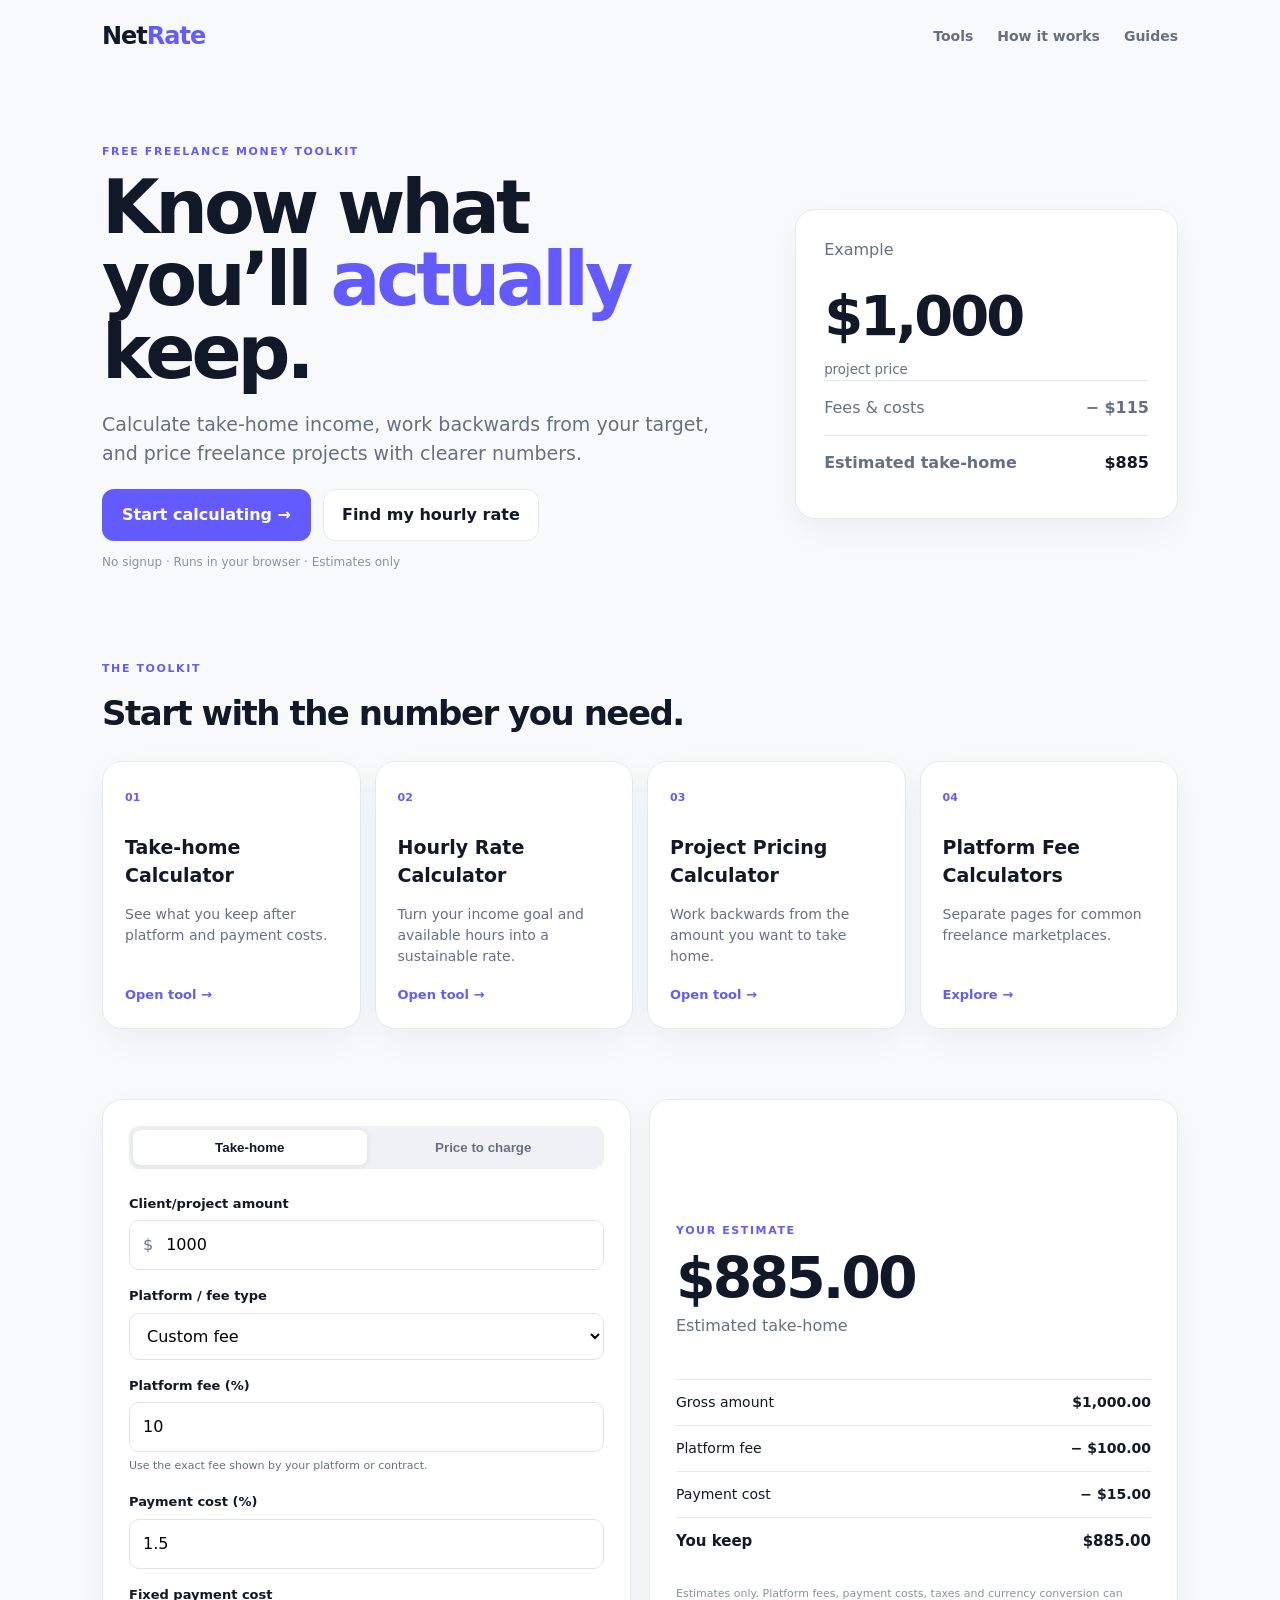
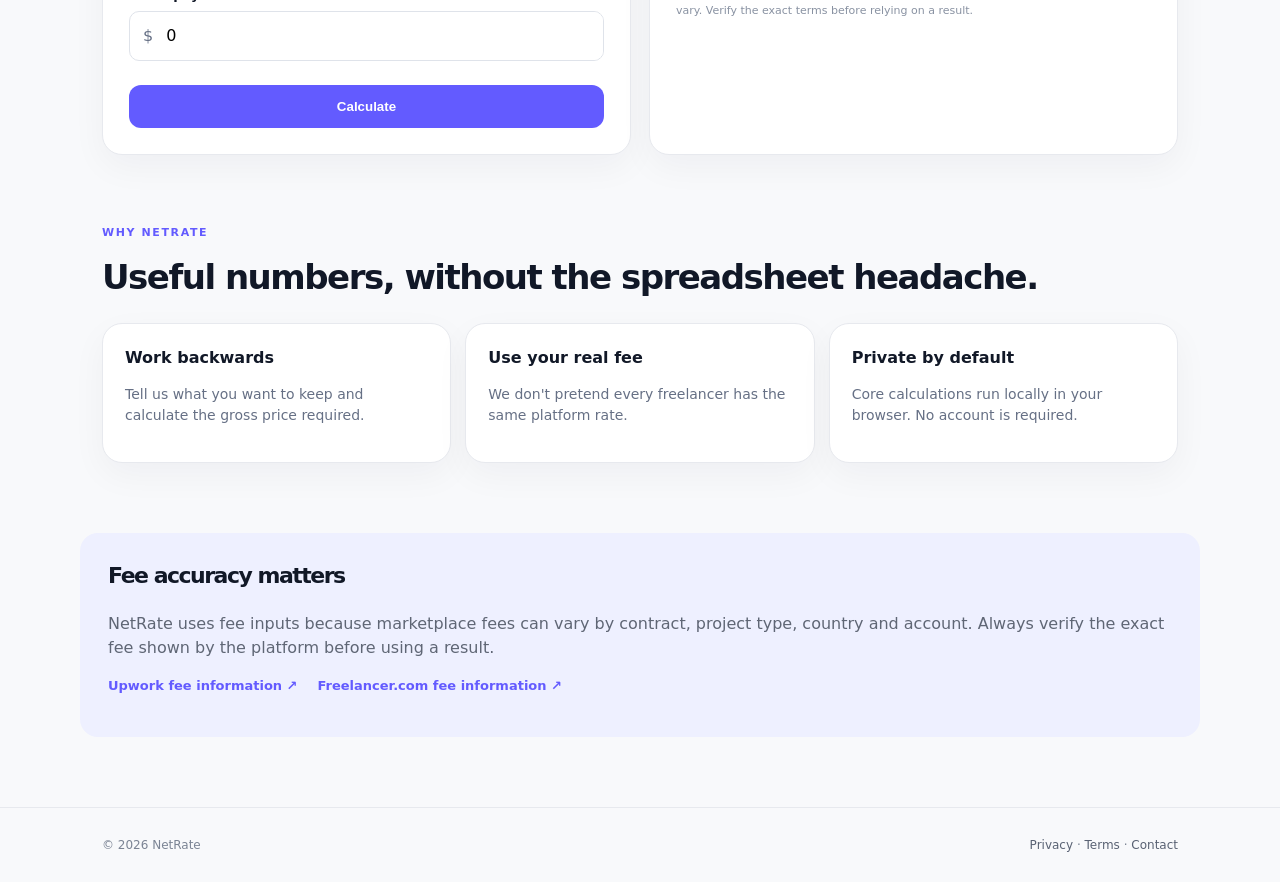
==== index.html @ 7442c416 "netrate Netrate" ====
<!doctype html>
<html lang="en"><head>
<meta charset="utf-8"><meta name="viewport" content="width=device-width,initial-scale=1">
<meta name="description" content="NetRate helps freelancers calculate take-home income, hourly rates, and project prices after platform and payment fees.">
<meta name="robots" content="index,follow"><link rel="canonical" href="https://netrate.co/">
<meta property="og:title" content="NetRate — Know What You Keep"><meta property="og:description" content="Free freelance pricing and take-home calculators.">
<title>NetRate — Know What You Keep</title><link rel="stylesheet" href="styles.css">
</head><body>
<header><div class="wrap nav"><a class="brand" href="index.html">Net<span>Rate</span></a><nav><a href="#tools">Tools</a><a href="#how">How it works</a><a href="guides.html">Guides</a></nav></div></header>
<main>
<section class="hero wrap"><div><p class="eyebrow">FREE FREELANCE MONEY TOOLKIT</p><h1>Know what you’ll <em>actually</em> keep.</h1><p class="sub">Calculate take-home income, work backwards from your target, and price freelance projects with clearer numbers.</p><div class="actions"><a class="cta" href="#tools">Start calculating →</a><a class="secondary" href="hourly-rate-calculator.html">Find my hourly rate</a></div><p class="trust">No signup · Runs in your browser · Estimates only</p></div><div class="hero-card"><span>Example</span><strong>$1,000</strong><small>project price</small><div class="mini-line"><span>Fees & costs</span><b>− $115</b></div><div class="mini-line total"><span>Estimated take-home</span><b>$885</b></div></div></section>
<section id="tools" class="wrap"><div class="section-head"><div><p class="eyebrow">THE TOOLKIT</p><h2>Start with the number you need.</h2></div></div><div class="tool-grid">
<a class="tool" href="#calculator"><span>01</span><h3>Take-home Calculator</h3><p>See what you keep after platform and payment costs.</p><b>Open tool →</b></a>
<a class="tool" href="hourly-rate-calculator.html"><span>02</span><h3>Hourly Rate Calculator</h3><p>Turn your income goal and available hours into a sustainable rate.</p><b>Open tool →</b></a>
<a class="tool" href="project-pricing-calculator.html"><span>03</span><h3>Project Pricing Calculator</h3><p>Work backwards from the amount you want to take home.</p><b>Open tool →</b></a>
<a class="tool" href="fee-calculators.html"><span>04</span><h3>Platform Fee Calculators</h3><p>Separate pages for common freelance marketplaces.</p><b>Explore →</b></a>
</div></section>
<section id="calculator" class="wrap grid"><div class="card"><div class="tabs"><button class="tab active" data-mode="takehome">Take-home</button><button class="tab" data-mode="price">Price to charge</button></div>
<div class="field"><label for="amount" id="amountLabel">Client/project amount</label><div class="money"><span>$</span><input id="amount" type="number" min="0" step="0.01" value="1000"></div></div>
<div class="field"><label for="platform">Platform / fee type</label><select id="platform"><option value="custom">Custom fee</option><option value="upwork">Upwork — enter your contract fee</option><option value="freelancer-fixed">Freelancer.com — fixed-price</option><option value="freelancer-hourly">Freelancer.com — hourly</option><option value="direct">Direct client — 0% platform fee</option></select></div>
<div class="field"><label for="customFee">Platform fee (%)</label><input id="customFee" type="number" min="0" max="100" step="0.1" value="10"><small id="feeHelp">Use the exact fee shown by your platform or contract.</small></div>
<div class="field"><label for="payment">Payment cost (%)</label><input id="payment" type="number" min="0" max="100" step="0.1" value="1.5"></div>
<div class="field"><label for="fixed">Fixed payment cost</label><div class="money"><span>$</span><input id="fixed" type="number" min="0" step="0.01" value="0"></div></div>
<button class="calculate" id="calculate">Calculate</button></div>
<div class="card result" aria-live="polite"><p class="eyebrow">YOUR ESTIMATE</p><div id="result"></div><div class="breakdown" id="breakdown"></div><p class="note">Estimates only. Platform fees, payment costs, taxes and currency conversion can vary. Verify the exact terms before relying on a result.</p></div></section>
<section id="how" class="wrap feature"><p class="eyebrow">WHY NETRATE</p><h2>Useful numbers, without the spreadsheet headache.</h2><div class="features"><article><b>Work backwards</b><p>Tell us what you want to keep and calculate the gross price required.</p></article><article><b>Use your real fee</b><p>We don't pretend every freelancer has the same platform rate.</p></article><article><b>Private by default</b><p>Core calculations run locally in your browser. No account is required.</p></article></div></section>
<section class="wrap source"><h2>Fee accuracy matters</h2><p>NetRate uses fee inputs because marketplace fees can vary by contract, project type, country and account. Always verify the exact fee shown by the platform before using a result.</p><p class="links"><a href="https://support.upwork.com/hc/en-us/articles/211062538-Learn-about-the-Freelancer-Service-Fee" rel="noopener">Upwork fee information ↗</a><a href="https://www.freelancer.com/feesandcharges" rel="noopener">Freelancer.com fee information ↗</a></p></section>
</main><footer><div class="wrap"><span>© 2026 NetRate</span><span><a href="privacy.html">Privacy</a> · <a href="terms.html">Terms</a> · <a href="contact.html">Contact</a></span></div></footer><script src="app.js"></script></body></html>
---- styles.css ----
:root{--ink:#111827;--muted:#667085;--line:#e7e9ee;--paper:#f8f9fb;--accent:#635bff;--accent2:#4f46e5;--card:#fff}*{box-sizing:border-box}body{margin:0;font-family:Inter,ui-sans-serif,system-ui,-apple-system,BlinkMacSystemFont,"Segoe UI",sans-serif;color:var(--ink);background:var(--paper);line-height:1.5}a{text-decoration:none;color:inherit}.wrap{max-width:1120px;margin:auto;padding-left:22px;padding-right:22px}.nav{height:72px;display:flex;align-items:center;justify-content:space-between}.brand{font-size:24px;font-weight:850;letter-spacing:-1px}.brand span{color:var(--accent)}nav{display:flex;gap:24px;color:#667085;font-size:14px;font-weight:650}.hero{display:grid;grid-template-columns:1.25fr .75fr;gap:55px;align-items:center;padding-top:72px;padding-bottom:78px}.eyebrow{font-size:11px;letter-spacing:1.6px;font-weight:800;color:var(--accent);margin:0 0 10px}.hero h1{font-size:clamp(43px,6vw,74px);line-height:.98;letter-spacing:-4px;margin:0;max-width:720px}.hero h1 em{font-style:normal;color:var(--accent)}.sub{font-size:19px;color:var(--muted);max-width:650px;margin:22px 0}.actions{display:flex;gap:12px;align-items:center;flex-wrap:wrap}.cta,.calculate{display:inline-block;background:var(--accent);color:#fff;border:0;border-radius:12px;padding:14px 20px;font-weight:800;cursor:pointer}.secondary{border:1px solid var(--line);background:#fff;border-radius:12px;padding:13px 18px;font-weight:750}.trust{font-size:12px;color:#8a93a3}.hero-card,.card,.tool,.feature article{background:var(--card);border:1px solid var(--line);border-radius:20px;box-shadow:0 12px 35px #1018280b}.hero-card{padding:28px}.hero-card span,.hero-card small{color:var(--muted);display:block}.hero-card strong{font-size:56px;letter-spacing:-3px;display:block;margin:12px 0 2px}.mini-line{display:flex;justify-content:space-between;border-top:1px solid var(--line);padding:15px 0;color:var(--muted)}.mini-line.total{color:var(--ink);font-weight:800}.section-head{margin-bottom:22px}h2{font-size:34px;letter-spacing:-1.5px;margin:0 0 20px}.tool-grid{display:grid;grid-template-columns:repeat(4,1fr);gap:14px;margin-bottom:70px}.tool{padding:22px;transition:.2s}.tool:hover{transform:translateY(-3px);box-shadow:0 18px 45px #10182812}.tool span{font-size:11px;color:var(--accent);font-weight:850}.tool h3{margin:25px 0 8px;font-size:19px}.tool p{color:var(--muted);font-size:14px;min-height:64px}.tool b{font-size:13px;color:var(--accent)}.grid{display:grid;grid-template-columns:1fr 1fr;gap:18px;margin-bottom:70px}.card{padding:26px}.tabs{display:flex;background:#f0f1f5;padding:4px;border-radius:10px;margin-bottom:25px}.tab{flex:1;border:0;background:transparent;padding:10px;border-radius:8px;font-weight:750;color:var(--muted);cursor:pointer}.tab.active{background:#fff;color:var(--ink);box-shadow:0 2px 8px #10182812}.field{margin:16px 0}.field label{display:block;font-size:13px;font-weight:750;margin-bottom:7px}.field input,.field select{width:100%;padding:12px 13px;border:1px solid #dfe3ea;border-radius:10px;background:#fff;font:inherit;outline:none}.field input:focus,.field select:focus{border-color:var(--accent)}.field input:disabled{background:#f2f3f6;color:#667085}.field small{color:var(--muted);font-size:11px}.money{display:flex;border:1px solid #dfe3ea;border-radius:10px;background:#fff;overflow:hidden}.money span{padding:12px 0 12px 13px;color:var(--muted)}.money input{border:0!important;border-radius:0!important}.calculate{width:100%;margin-top:8px}.result{display:flex;flex-direction:column;justify-content:center}.big{font-size:57px;line-height:1;font-weight:850;letter-spacing:-3px}.result-label{color:var(--muted);margin-top:7px}.breakdown{margin-top:25px}.breakdown div{display:flex;justify-content:space-between;border-top:1px solid var(--line);padding:12px 0;font-size:14px}.breakdown .strong{font-weight:850;font-size:15px}.note{font-size:11px;color:#8992a2;margin-top:22px}.feature{padding-bottom:70px}.features{display:grid;grid-template-columns:repeat(3,1fr);gap:14px}.feature article{padding:22px}.feature article p{color:var(--muted);font-size:14px}.source{padding:26px 28px;background:#eef0ff;border-radius:18px;margin-bottom:70px}.source h2{font-size:22px}.source p{color:#5f6675}.links{display:flex;gap:20px;flex-wrap:wrap}.links a{color:var(--accent);font-weight:750;font-size:13px}footer{border-top:1px solid var(--line);padding:28px 0;color:#7b8494;font-size:12px}footer .wrap{display:flex;justify-content:space-between}footer a{color:#596273}@media(max-width:800px){.hero,.grid{grid-template-columns:1fr}.hero{padding-top:42px}.hero-card{display:none}.tool-grid{grid-template-columns:1fr 1fr}.features{grid-template-columns:1fr}.hero h1{letter-spacing:-2.5px}.nav{height:62px}nav{gap:12px;font-size:12px}}@media(max-width:480px){.tool-grid{grid-template-columns:1fr}.hero h1{font-size:46px}.sub{font-size:17px}.wrap{padding-left:16px;padding-right:16px}}
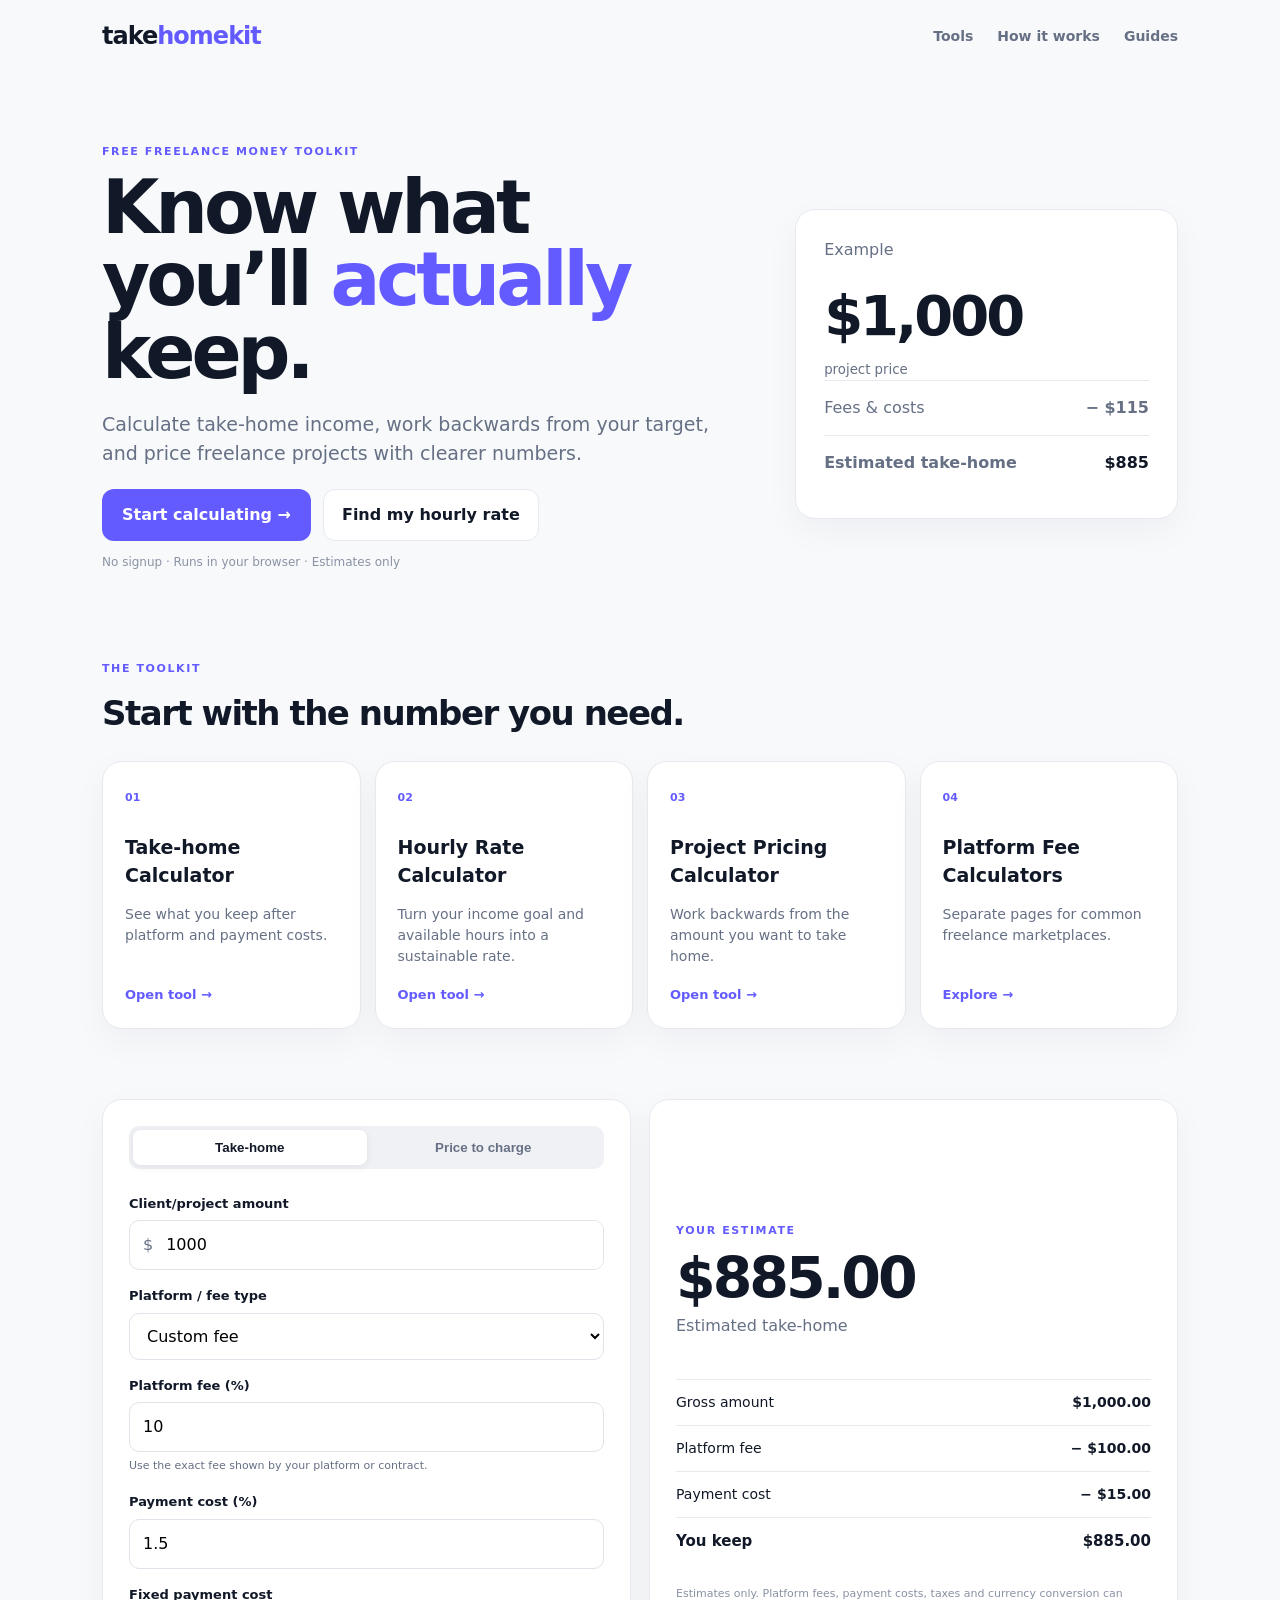
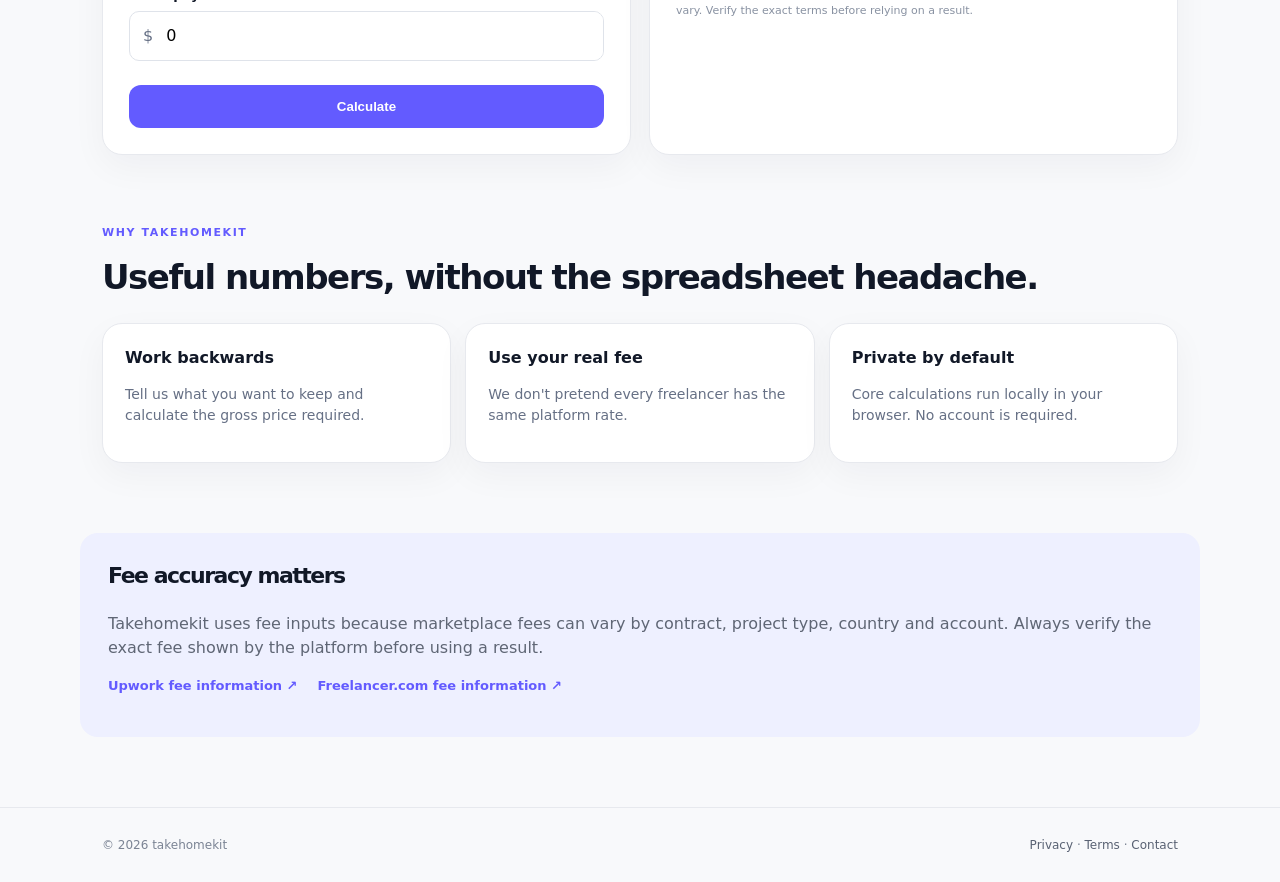
==== commit d9f2cec5: "Update index.html" ====
--- a/index.html
+++ b/index.html
@@ -1,12 +1,12 @@
 <!doctype html>
 <html lang="en"><head>
 <meta charset="utf-8"><meta name="viewport" content="width=device-width,initial-scale=1">
-<meta name="description" content="NetRate helps freelancers calculate take-home income, hourly rates, and project prices after platform and payment fees.">
-<meta name="robots" content="index,follow"><link rel="canonical" href="https://netrate.co/">
-<meta property="og:title" content="NetRate — Know What You Keep"><meta property="og:description" content="Free freelance pricing and take-home calculators.">
-<title>NetRate — Know What You Keep</title><link rel="stylesheet" href="styles.css">
+<meta name="description" content="takehomekit helps freelancers calculate take-home income, hourly rates, and project prices after platform and payment fees.">
+<meta name="robots" content="index,follow"><link rel="canonical" href="https://takehomekit.com/">
+<meta property="og:title" content="TakeHomeKit — Know What You Keep"><meta property="og:description" content="Free freelance pricing and take-home calculators.">
+<title>TakeHomeKit — Know What You Keep</title><link rel="stylesheet" href="styles.css">
 </head><body>
-<header><div class="wrap nav"><a class="brand" href="index.html">Net<span>Rate</span></a><nav><a href="#tools">Tools</a><a href="#how">How it works</a><a href="guides.html">Guides</a></nav></div></header>
+<header><div class="wrap nav"><a class="brand" href="index.html">take<span>homekit</span></a><nav><a href="#tools">Tools</a><a href="#how">How it works</a><a href="guides.html">Guides</a></nav></div></header>
 <main>
 <section class="hero wrap"><div><p class="eyebrow">FREE FREELANCE MONEY TOOLKIT</p><h1>Know what you’ll <em>actually</em> keep.</h1><p class="sub">Calculate take-home income, work backwards from your target, and price freelance projects with clearer numbers.</p><div class="actions"><a class="cta" href="#tools">Start calculating →</a><a class="secondary" href="hourly-rate-calculator.html">Find my hourly rate</a></div><p class="trust">No signup · Runs in your browser · Estimates only</p></div><div class="hero-card"><span>Example</span><strong>$1,000</strong><small>project price</small><div class="mini-line"><span>Fees & costs</span><b>− $115</b></div><div class="mini-line total"><span>Estimated take-home</span><b>$885</b></div></div></section>
 <section id="tools" class="wrap"><div class="section-head"><div><p class="eyebrow">THE TOOLKIT</p><h2>Start with the number you need.</h2></div></div><div class="tool-grid">
@@ -23,6 +23,6 @@
 <div class="field"><label for="fixed">Fixed payment cost</label><div class="money"><span>$</span><input id="fixed" type="number" min="0" step="0.01" value="0"></div></div>
 <button class="calculate" id="calculate">Calculate</button></div>
 <div class="card result" aria-live="polite"><p class="eyebrow">YOUR ESTIMATE</p><div id="result"></div><div class="breakdown" id="breakdown"></div><p class="note">Estimates only. Platform fees, payment costs, taxes and currency conversion can vary. Verify the exact terms before relying on a result.</p></div></section>
-<section id="how" class="wrap feature"><p class="eyebrow">WHY NETRATE</p><h2>Useful numbers, without the spreadsheet headache.</h2><div class="features"><article><b>Work backwards</b><p>Tell us what you want to keep and calculate the gross price required.</p></article><article><b>Use your real fee</b><p>We don't pretend every freelancer has the same platform rate.</p></article><article><b>Private by default</b><p>Core calculations run locally in your browser. No account is required.</p></article></div></section>
-<section class="wrap source"><h2>Fee accuracy matters</h2><p>NetRate uses fee inputs because marketplace fees can vary by contract, project type, country and account. Always verify the exact fee shown by the platform before using a result.</p><p class="links"><a href="https://support.upwork.com/hc/en-us/articles/211062538-Learn-about-the-Freelancer-Service-Fee" rel="noopener">Upwork fee information ↗</a><a href="https://www.freelancer.com/feesandcharges" rel="noopener">Freelancer.com fee information ↗</a></p></section>
-</main><footer><div class="wrap"><span>© 2026 NetRate</span><span><a href="privacy.html">Privacy</a> · <a href="terms.html">Terms</a> · <a href="contact.html">Contact</a></span></div></footer><script src="app.js"></script></body></html>
+<section id="how" class="wrap feature"><p class="eyebrow">WHY TAKEHOMEKIT</p><h2>Useful numbers, without the spreadsheet headache.</h2><div class="features"><article><b>Work backwards</b><p>Tell us what you want to keep and calculate the gross price required.</p></article><article><b>Use your real fee</b><p>We don't pretend every freelancer has the same platform rate.</p></article><article><b>Private by default</b><p>Core calculations run locally in your browser. No account is required.</p></article></div></section>
+<section class="wrap source"><h2>Fee accuracy matters</h2><p>Takehomekit uses fee inputs because marketplace fees can vary by contract, project type, country and account. Always verify the exact fee shown by the platform before using a result.</p><p class="links"><a href="https://support.upwork.com/hc/en-us/articles/211062538-Learn-about-the-Freelancer-Service-Fee" rel="noopener">Upwork fee information ↗</a><a href="https://www.freelancer.com/feesandcharges" rel="noopener">Freelancer.com fee information ↗</a></p></section>
+</main><footer><div class="wrap"><span>© 2026 takehomekit</span><span><a href="privacy.html">Privacy</a> · <a href="terms.html">Terms</a> · <a href="contact.html">Contact</a></span></div></footer><script src="app.js"></script></body></html>
